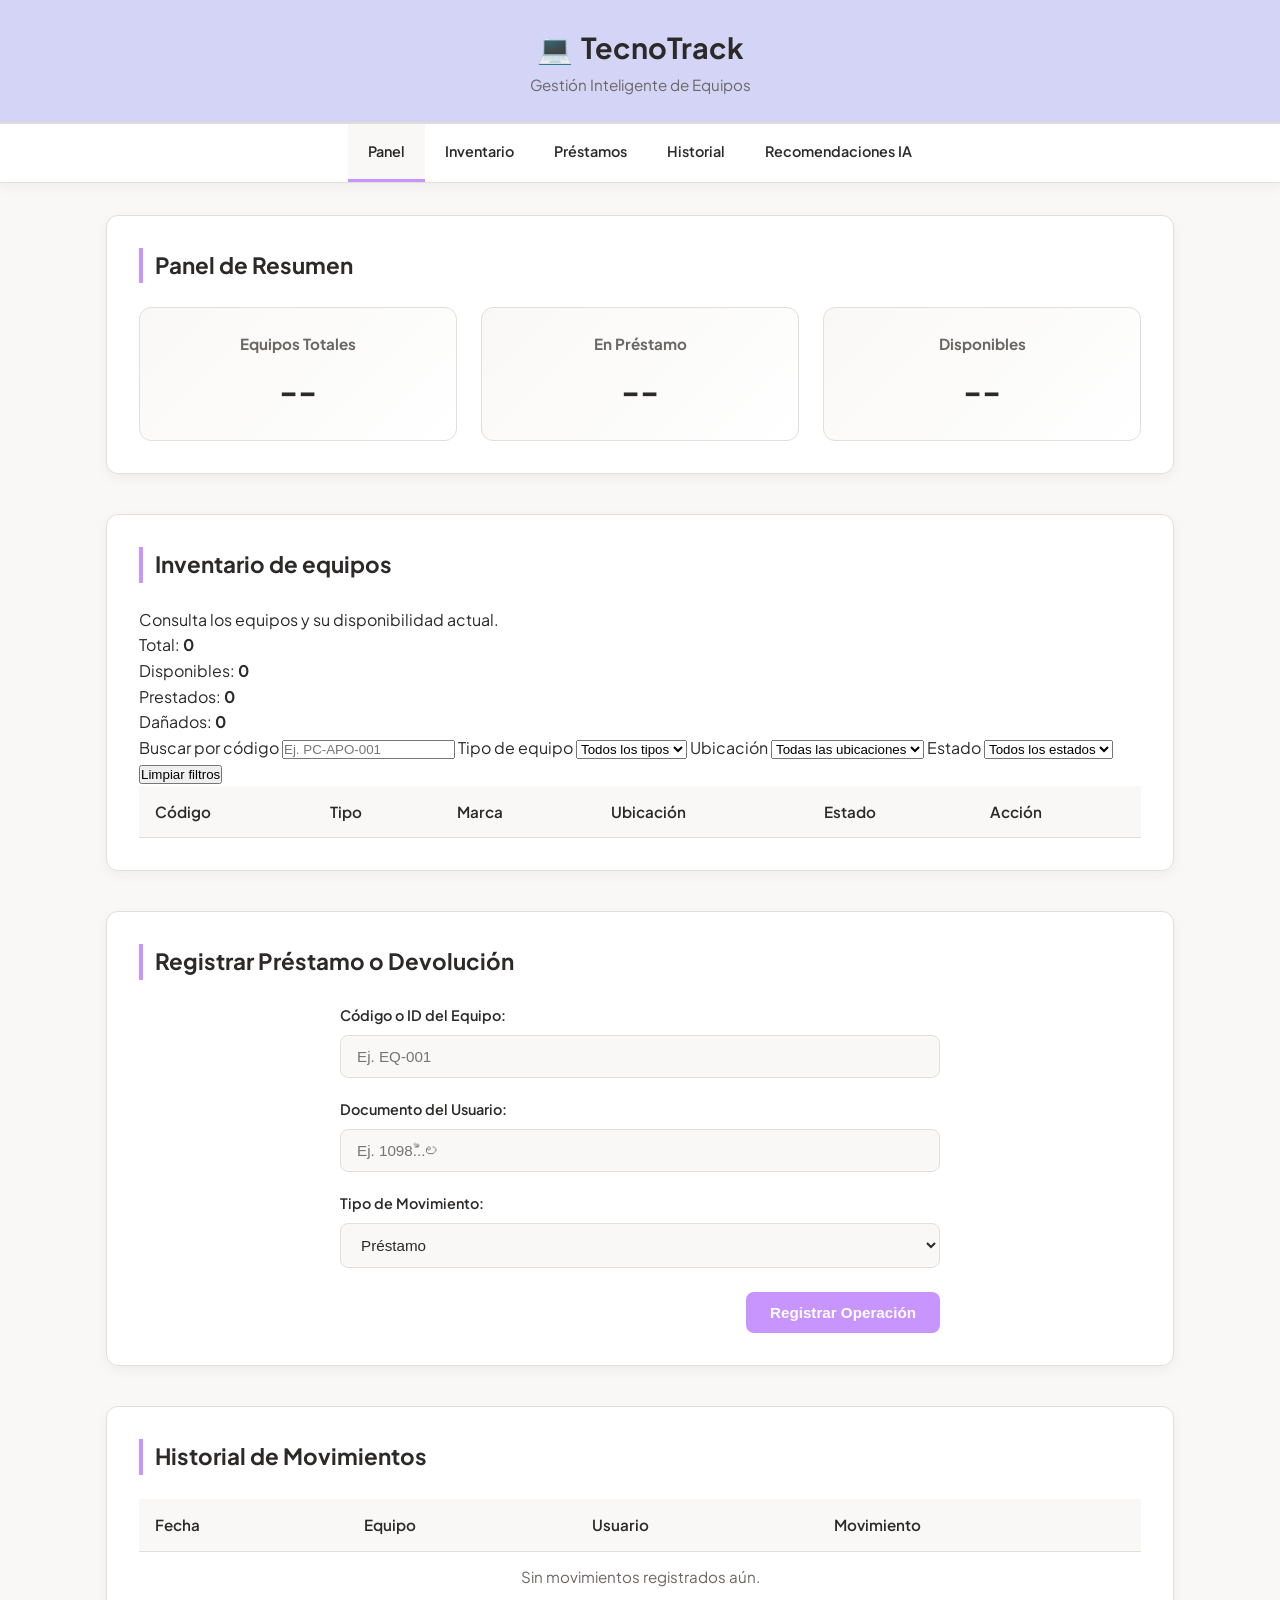
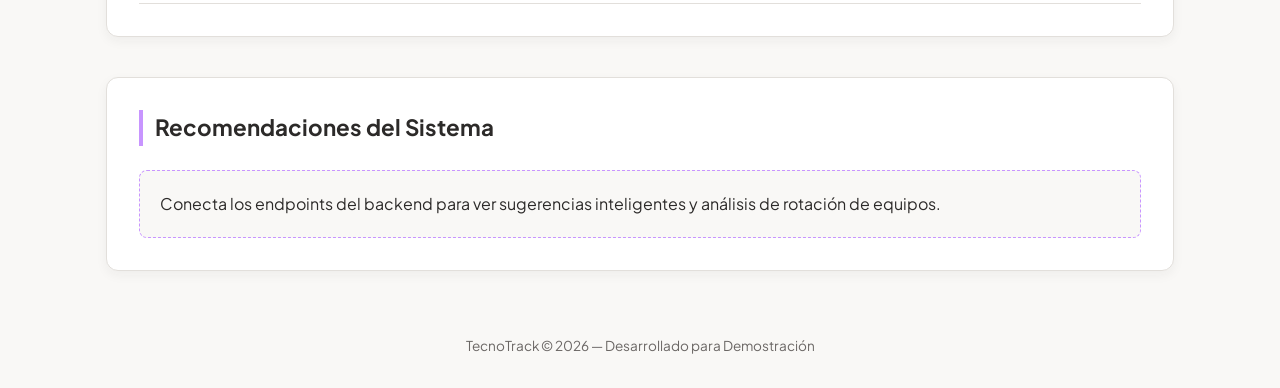
==== index.html @ 927051a9 "cree la estructura html" ====
<!DOCTYPE html>
<html lang="en">
<head>
    <meta charset="UTF-8">
    <meta name="viewport" content="width=device-width, initial-scale=1.0">
    <link rel="stylesheet" href="css/responsive.css">
    <!-- Google Fonts -->
    <link href="https://fonts.googleapis.com/css2?family=Plus+Jakarta+Sans:wght@400;500;600;700&display=swap" rel="stylesheet">
    <!-- Hoja de estilos -->
    <link rel="stylesheet" href="css/styles.css">
    <script src="js/datos.js"></script>
    <script src="js/inventario.js"></script>
    <script src="js/prestamos.js"></script>
    <script src="js/app.js"></script>
    <title>TecnoTrack</title>
</head>
<body>
    <!-- Encabezado -->
    <header class="header">
        <div class="logo-container">
            <span class="logo-icon">💻</span>
            <h1>TecnoTrack</h1>
        </div>
        <p class="tagline">Gestión Inteligente de Equipos</p>
    </header>

    <!-- Menú de Navegación -->
    <nav class="navbar">
        <ul>
            <li><a href="#dashboard" class="active">Panel</a></li>
            <li><a href="#inventario">Inventario</a></li>
            <li><a href="#prestamos">Préstamos</a></li>
            <li><a href="#historial">Historial</a></li>
            <li><a href="#recomendaciones">Recomendaciones IA</a></li>
        </ul>
    </nav>

    <!-- Contenedor Principal -->
    <main class="main-container">

        <!-- Panel de Resumen -->
        <section id="dashboard" class="section">
            <h2>Panel de Resumen</h2>
            <div class="cards-grid">
                <div class="card summary-card">
                    <h3>Equipos Totales</h3>
                    <p class="card-number" id="total-equipos">--</p>
                </div>
                <div class="card summary-card">
                    <h3>En Préstamo</h3>
                    <p class="card-number" id="equipos-prestados">--</p>
                </div>
                <div class="card summary-card">
                    <h3>Disponibles</h3>
                    <p class="card-number" id="equipos-disponibles">--</p>
                </div>
            </div>
        </section>

        <!-- Inventario de Equipos -->
        <section id="inventario" class="section">
            <h2>Inventario de equipos</h2>
            <p>Consulta los equipos y su disponibilidad actual.</p>

            <!-- Resumen general -->
            <div class="resumen-inventario">
                <p>Total: <strong id="totalEquipos">0</strong></p>
                <p>Disponibles: <strong id="totalDisponibles">0</strong></p>
                <p>Prestados: <strong id="totalPrestados">0</strong></p>
                <p>Dañados: <strong id="totalDanados">0</strong></p>
            </div>

            <!-- Búsqueda y filtros -->
            <div class="filtros-inventario">
                <label for="buscarEquipo">Buscar por código</label>
                <input
                    type="search"
                    id="buscarEquipo"
                    placeholder="Ej. PC-APO-001"
                >

                <label for="filtroTipo">Tipo de equipo</label>
                <select id="filtroTipo">
                    <option value="">Todos los tipos</option>
                    <option value="Computador">Computador</option>
                    <option value="Monitor">Monitor</option>
                    <option value="Teclado">Teclado</option>
                    <option value="Mouse">Mouse</option>
                </select>

                <label for="filtroUbicacion">Ubicación</label>
                <select id="filtroUbicacion">
                    <option value="">Todas las ubicaciones</option>
                    <option value="Apolo">Apolo</option>
                    <option value="Sputnik">Sputnik</option>
                    <option value="Artemis">Artemis</option>
                    <option value="Houston">Houston</option>
                    <option value="Corredor">Corredor</option>
                </select>

                <label for="filtroEstado">Estado</label>
                <select id="filtroEstado">
                    <option value="">Todos los estados</option>
                    <option value="DISPONIBLE">Disponible</option>
                    <option value="PRESTADO">Prestado</option>
                    <option value="DAÑADO">Dañado</option>
                    <option value="INHABILITADO">Inhabilitado</option>
                </select>

                <button type="button" id="limpiarFiltros">
                    Limpiar filtros
                </button>
            </div>

            <!-- Resultados -->
            <p id="cantidadResultados" aria-live="polite"></p>

            <div class="tabla-contenedor">
                <table>
                    <thead>
                        <tr>
                            <th>Código</th>
                            <th>Tipo</th>
                            <th>Marca</th>
                            <th>Ubicación</th>
                            <th>Estado</th>
                            <th>Acción</th>
                        </tr>
                    </thead>

                    <tbody id="cuerpoInventario">
                        <!-- JavaScript agregará las filas -->
                    </tbody>
                </table>
            </div>

            <p id="mensajeSinResultados" hidden>
                No encontramos equipos con esos criterios.
            </p>

            <p id="mensajeInventario" role="status" aria-live="polite"></p>
        </section>

        <!-- Formulario para Registrar Préstamos -->
        <section id="prestamos" class="section">
            <h2>Registrar Préstamo o Devolución</h2>
            <div class="form-container">
                <form id="form-prestamo">
                    <div class="form-group">
                        <label for="codigo-equipo">Código o ID del Equipo:</label>
                        <input type="text" id="codigo-equipo" required placeholder="Ej. EQ-001">
                    </div>
                    <div class="form-group">
                        <label for="documento-usuario">Documento del Usuario:</label>
                        <input type="text" id="documento-usuario" required placeholder="Ej. 1098...ీల">
                    </div>
                    <div class="form-group">
                        <label for="tipo-operacion">Tipo de Movimiento:</label>
                        <select id="tipo-operacion" required>
                            <option value="PRESTAMO">Préstamo</option>
                            <option value="DEVOLUCION">Devolución</option>
                        </select>
                    </div>
                    <div class="form-actions">
                        <button type="submit" class="btn btn-primary">Registrar Operación</button>
                    </div>
                </form>
                <!-- Contenedor para mensajes de éxito/error -->
                <div id="mensaje-alerta" class="alert hidden"></div>
            </div>
        </section>

        <!-- Historial de Movimientos -->
        <section id="historial" class="section">
            <h2>Historial de Movimientos</h2>
            <div class="table-responsive">
                <table class="history-table">
                    <thead>
                        <tr>
                            <th>Fecha</th>
                            <th>Equipo</th>
                            <th>Usuario</th>
                            <th>Movimiento</th>
                        </tr>
                    </thead>
                    <tbody id="tabla-historial-body">
                        <tr>
                            <td colspan="4" class="text-center">Sin movimientos registrados aún.</td>
                        </tr>
                    </tbody>
                </table>
            </div>
        </section>

        <!-- Área de Recomendaciones -->
        <section id="recomendaciones" class="section">
            <h2>Recomendaciones del Sistema</h2>
            <div class="recommendations-box" id="recomendaciones-content">
                <p class="text-muted">Conecta los endpoints del backend para ver sugerencias inteligentes y análisis de rotación de equipos.</p>
            </div>
        </section>

    </main>

    <!-- Pie de página -->
    <footer class="footer">
        <p>TecnoTrack &copy; 2026 — Desarrollado para Demostración</p>
    </footer>
</body>
</html>
---- css/responsive.css ----
/* --- Diseño Responsive (Tablets y Móviles: máximo 768px) --- */
@media (max-width: 768px) {
    .header {
        padding: 1rem;
    }

    .header h1 {
        font-size: 1.5rem;
    }

    .navbar ul {
        justify-content: flex-start;
        overflow-x: auto;
        white-space: nowrap;
        -webkit-overflow-scrolling: touch;
    }

    .navbar li a {
        padding: 0.85rem 1rem;
        font-size: 0.85rem;
    }

    .main-container {
        margin: 1rem auto;
        gap: 1.5rem;
        padding: 0 0.75rem;
    }

    .section {
        padding: 1.25rem;
    }

    .section h2 {
        font-size: 1.2rem;
    }

    .section-header {
        flex-direction: column;
        align-items: flex-start;
        gap: 1rem;
    }

    .section-header button {
        width: 100%;
    }

    .cards-grid {
        grid-template-columns: 1fr;
        gap: 1rem;
    }

    .form-container {
        max-width: 100%;
    }

    .form-actions {
        text-align: center;
    }

    .form-actions button {
        width: 100%;
    }
}

/* --- Pantallas muy pequeñas (Móviles compactos: máximo 480px) --- */
@media (max-width: 480px) {
    .header h1 {
        font-size: 1.3rem;
    }

    .tagline {
        font-size: 0.85rem;
    }

    table {
        font-size: 0.85rem;
    }

    th, td {
        padding: 0.6rem 0.75rem;
    }
}
---- css/styles.css ----
/* --- Variables y Paleta de Colores --- */
:root {
    --bg-marfil: #F9F8F6;
    --bg-card: #FFFFFF;
    --primary-lavanda: #D4D4F7;
    --primary-lavanda-hover: #BEBEEF;
    --accent-melocoton: #FFCBA4;
    --accent-menta: #88E0BE;
    --accent-menta-bg: #E3F8F1;
    --accent-malva: #C895FF;
    --text-dark: #2C2A29;
    --text-muted: #6B6765;
    --border-color: #E2DFDB;
    --shadow: 0 4px 12px rgba(44, 42, 41, 0.05);
    --radius: 12px;
}

/* --- Reseteo Global --- */
* {
    margin: 0;
    padding: 0;
    box-sizing: border-box;
}

html {
    scroll-behavior: smooth;
}

body {
    font-family: 'Plus Jakarta Sans', sans-serif;
    background-color: var(--bg-marfil);
    color: var(--text-dark);
    line-height: 1.6;
}

/* --- Encabezado --- */
.header {
    background-color: var(--primary-lavanda);
    padding: 1.5rem 2rem;
    text-align: center;
    border-bottom: 2px solid var(--border-color);
}

.logo-container {
    display: flex;
    align-items: center;
    justify-content: center;
    gap: 0.5rem;
}

.logo-icon {
    font-size: 1.8rem;
}

.header h1 {
    font-size: 1.8rem;
    font-weight: 700;
    color: var(--text-dark);
}

.tagline {
    font-size: 0.95rem;
    color: var(--text-muted);
    margin-top: 0.2rem;
}

/* --- Navegación --- */
.navbar {
    background-color: var(--bg-card);
    border-bottom: 1px solid var(--border-color);
    position: sticky;
    top: 0;
    z-index: 100;
    box-shadow: var(--shadow);
}

.navbar ul {
    display: flex;
    justify-content: center;
    list-style: none;
    flex-wrap: wrap;
}

.navbar li a {
    display: block;
    padding: 1rem 1.25rem;
    color: var(--text-dark);
    text-decoration: none;
    font-weight: 600;
    font-size: 0.9rem;
    transition: background-color 0.2s, color 0.2s;
    border-bottom: 3px solid transparent;
}

.navbar li a:hover,
.navbar li a.active {
    background-color: var(--bg-marfil);
    color: var(--text-dark);
    border-bottom-color: var(--accent-malva);
}

/* --- Contenedor Principal --- */
.main-container {
    max-width: 1100px;
    margin: 2rem auto;
    padding: 0 1rem;
    display: flex;
    flex-direction: column;
    gap: 2.5rem;
}

/* --- Secciones y Tarjetas --- */
.section {
    background-color: var(--bg-card);
    padding: 2rem;
    border-radius: var(--radius);
    box-shadow: var(--shadow);
    border: 1px solid var(--border-color);
}

.section h2 {
    font-size: 1.4rem;
    margin-bottom: 1.5rem;
    color: var(--text-dark);
    border-left: 4px solid var(--accent-malva);
    padding-left: 0.75rem;
}

.section-header {
    display: flex;
    justify-content: space-between;
    align-items: center;
    margin-bottom: 1.5rem;
}

.section-header h2 {
    margin-bottom: 0;
}

/* Resumen Dashboard */
.cards-grid {
    display: grid;
    grid-template-columns: repeat(auto-fit, minmax(220px, 1fr));
    gap: 1.5rem;
}

.summary-card {
    background: linear-gradient(135deg, var(--bg-marfil), var(--bg-card));
    padding: 1.5rem;
    border-radius: var(--radius);
    border: 1px solid var(--border-color);
    text-align: center;
}

.summary-card h3 {
    font-size: 0.95rem;
    color: var(--text-muted);
    margin-bottom: 0.5rem;
}

.card-number {
    font-size: 2rem;
    font-weight: 700;
    color: var(--text-dark);
}

/* --- Tablas --- */
.table-responsive {
    overflow-x: auto;
}

table {
    width: 100%;
    border-collapse: collapse;
    text-align: left;
    font-size: 0.95rem;
}

th, td {
    padding: 0.85rem 1rem;
    border-bottom: 1px solid var(--border-color);
}

th {
    background-color: var(--bg-marfil);
    font-weight: 600;
    color: var(--text-dark);
}

tr:hover {
    background-color: rgba(230, 230, 250, 0.15);
}

.text-center {
    text-align: center;
    color: var(--text-muted);
}

/* --- Etiquetas Visuales de Estado --- */
.badge {
    display: inline-block;
    padding: 0.3rem 0.75rem;
    border-radius: 50px;
    font-size: 0.8rem;
    font-weight: 600;
}

.badge-disponible {
    background-color: var(--accent-menta-bg);
    color: #0F5132;
}

.badge-prestado {
    background-color: #FFE6E6;
    color: #842029;
}

/* --- Formularios --- */
.form-container {
    max-width: 600px;
    margin: 0 auto;
}

.form-group {
    margin-bottom: 1.25rem;
}

.form-group label {
    display: block;
    font-size: 0.9rem;
    font-weight: 600;
    margin-bottom: 0.5rem;
}

.form-group input,
.form-group select {
    width: 100%;
    padding: 0.75rem 1rem;
    border: 1px solid var(--border-color);
    border-radius: 8px;
    font-size: 0.95rem;
    background-color: var(--bg-marfil);
    color: var(--text-dark);
    transition: border-color 0.2s;
}

.form-group input:focus,
.form-group select:focus {
    outline: none;
    border-color: var(--accent-malva);
    background-color: var(--bg-card);
}

.form-actions {
    margin-top: 1.5rem;
    text-align: right;
}

/* --- Botones --- */
.btn {
    padding: 0.75rem 1.5rem;
    border: none;
    border-radius: 8px;
    font-size: 0.95rem;
    font-weight: 600;
    cursor: pointer;
    transition: transform 0.1s, background-color 0.2s;
}

.btn:active {
    transform: scale(0.98);
}

.btn-primary {
    background-color: var(--accent-malva);
    color: white;
}

.btn-primary:hover {
    background-color: #B275EE;
}

.btn-secondary {
    background-color: var(--primary-lavanda);
    color: var(--text-dark);
}

.btn-secondary:hover {
    background-color: var(--primary-lavanda-hover);
}

/* --- Alertas Dinámicas --- */
.alert {
    margin-top: 1rem;
    padding: 0.85rem 1rem;
    border-radius: 8px;
    font-size: 0.9rem;
    font-weight: 500;
}

.alert.success {
    background-color: var(--accent-menta-bg);
    color: #0F5132;
    border: 1px solid var(--accent-menta);
}

.alert.error {
    background-color: #F8D7DA;
    color: #842029;
    border: 1px solid #F5C2C7;
}

.hidden {
    display: none;
}

/* --- Recomendaciones --- */
.recommendations-box {
    background-color: var(--bg-marfil);
    padding: 1.25rem;
    border-radius: 8px;
    border: 1px dashed var(--accent-malva);
}

/* --- Pie de página --- */
.footer {
    text-align: center;
    padding: 2rem;
    color: var(--text-muted);
    font-size: 0.85rem;
}
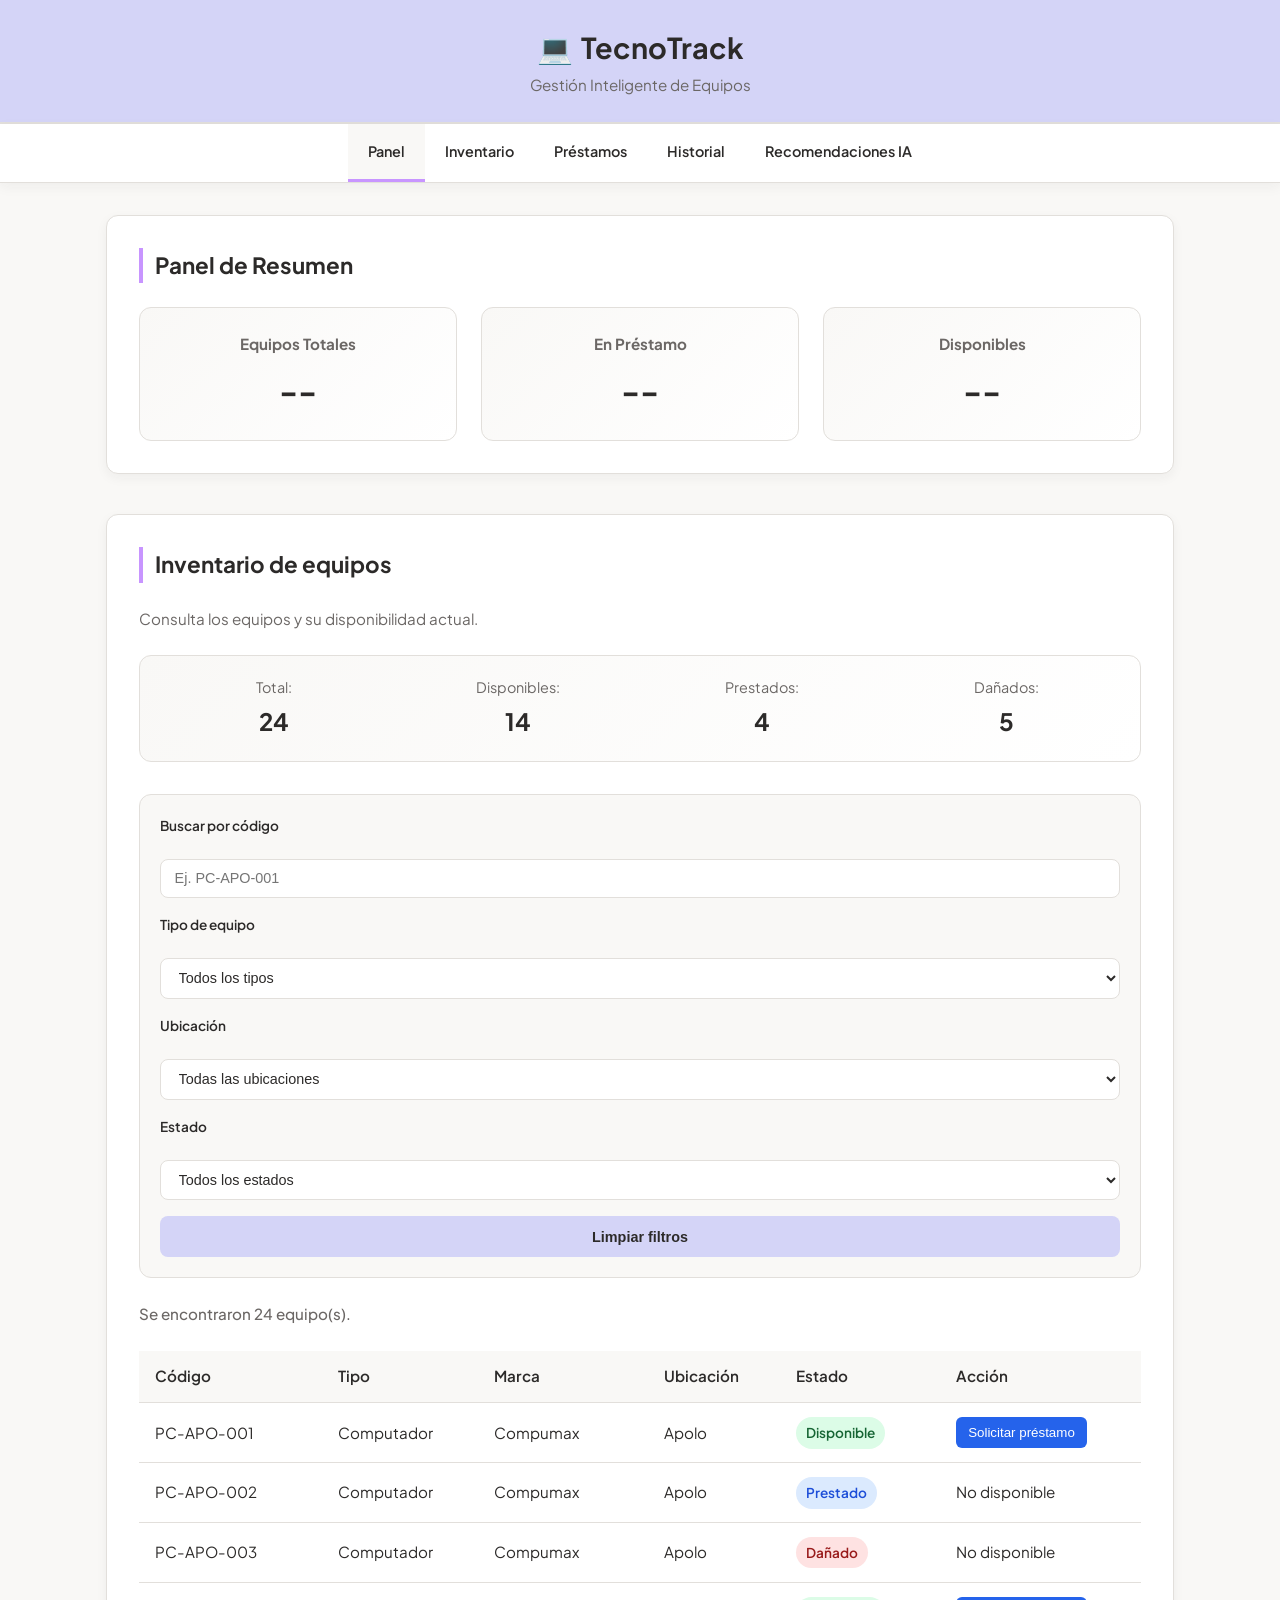
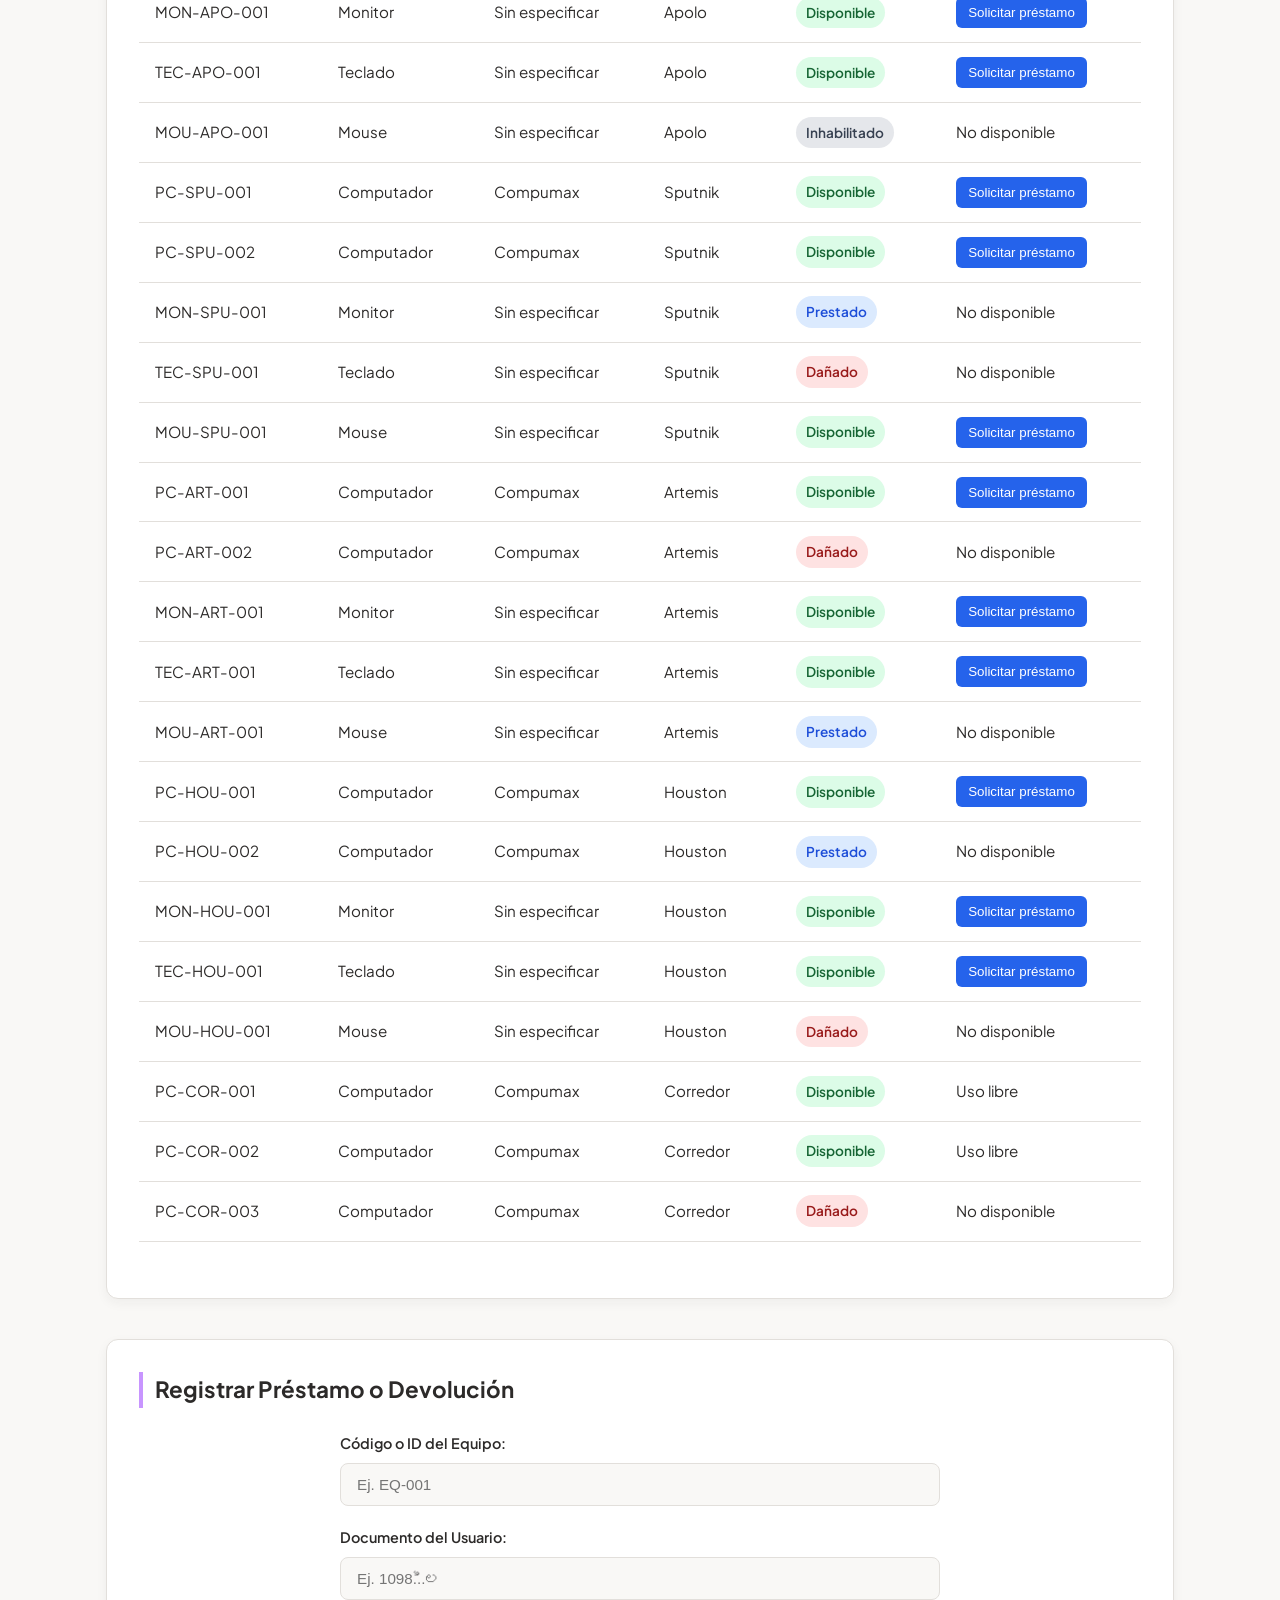
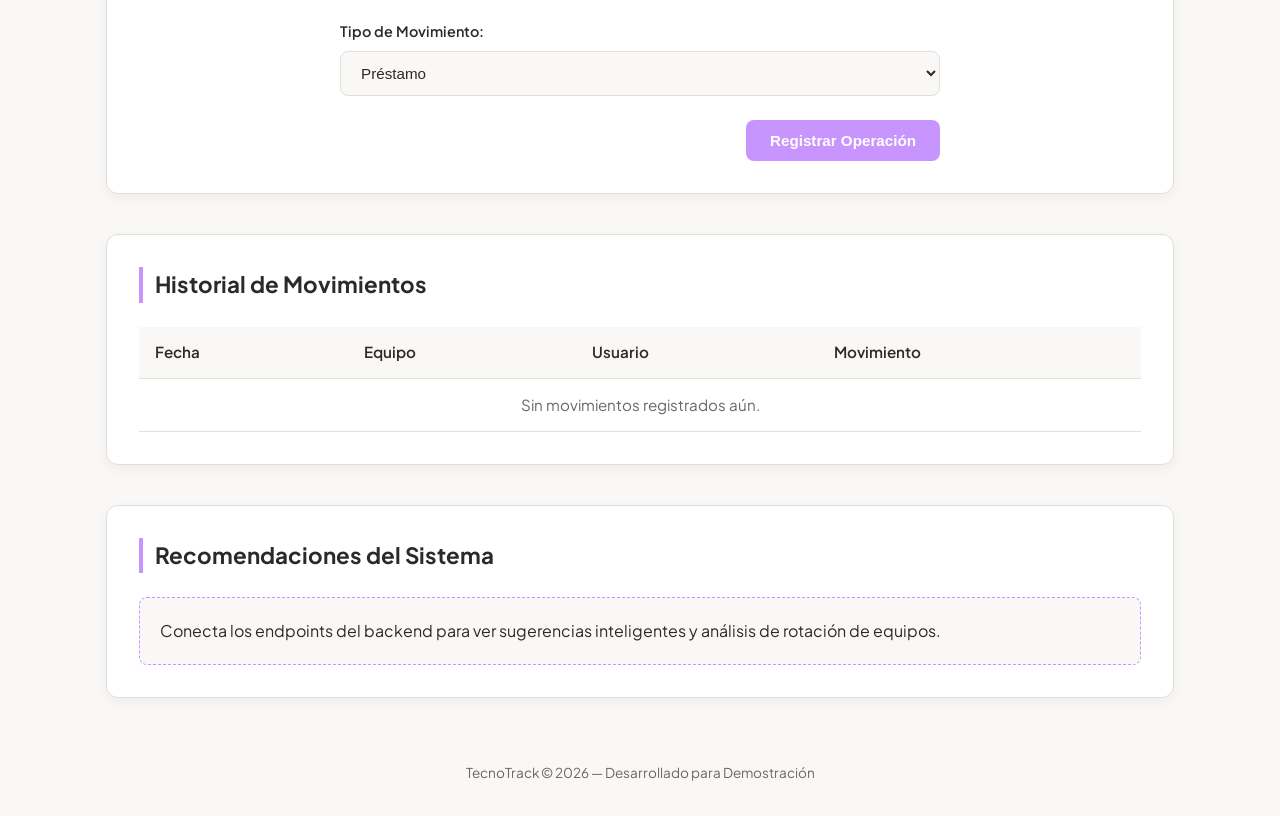
==== commit cbe7c7cc: "hice el archivo inventario.js" ====
--- a/index.html
+++ b/index.html
@@ -8,10 +8,6 @@
     <link href="https://fonts.googleapis.com/css2?family=Plus+Jakarta+Sans:wght@400;500;600;700&display=swap" rel="stylesheet">
     <!-- Hoja de estilos -->
     <link rel="stylesheet" href="css/styles.css">
-    <script src="js/datos.js"></script>
-    <script src="js/inventario.js"></script>
-    <script src="js/prestamos.js"></script>
-    <script src="js/app.js"></script>
     <title>TecnoTrack</title>
 </head>
 <body>
@@ -206,5 +202,10 @@
     <footer class="footer">
         <p>TecnoTrack &copy; 2026 — Desarrollado para Demostración</p>
     </footer>
+    <!-- Datos compartidos -->
+    <script src="js/datos.js"></script>
+
+    <!-- Funcionalidades del inventario -->
+    <script src="js/inventario.js"></script>
 </body>
 </html>
--- a/css/styles.css
+++ b/css/styles.css
@@ -321,7 +321,181 @@
     border-radius: 8px;
     border: 1px dashed var(--accent-malva);
 }
-
+#inventario > p {
+    color: var(--text-muted);
+    font-size: 0.95rem;
+    margin-bottom: 1.5rem;
+}
+
+/* Panel de resumen general */
+.resumen-inventario {
+    display: grid;
+    grid-template-columns: repeat(auto-fit, minmax(140px, 1fr));
+    gap: 1rem;
+    background: linear-gradient(135deg, var(--bg-marfil), var(--bg-card));
+    padding: 1.25rem;
+    border-radius: var(--radius);
+    border: 1px solid var(--border-color);
+    margin-bottom: 2rem;
+    text-align: center;
+}
+
+.resumen-inventario p {
+    font-size: 0.9rem;
+    color: var(--text-muted);
+}
+
+.resumen-inventario strong {
+    display: block;
+    font-size: 1.5rem;
+    color: var(--text-dark);
+    margin-top: 0.2rem;
+}
+
+/* Sección de Búsqueda y Filtros */
+.filtros-inventario {
+    display: grid;
+    grid-template-columns: repeat(auto-fit, minmax(180px, 1fr)) auto;
+    gap: 1rem;
+    align-items: flex-end;
+    background-color: var(--bg-marfil);
+    padding: 1.25rem;
+    border-radius: var(--radius);
+    border: 1px solid var(--border-color);
+    margin-bottom: 1.5rem;
+}
+
+.filtros-inventario label {
+    display: block;
+    font-size: 0.85rem;
+    font-weight: 600;
+    margin-bottom: 0.4rem;
+    color: var(--text-dark);
+}
+
+.filtros-inventario input[type="search"],
+.filtros-inventario select {
+    width: 100%;
+    padding: 0.65rem 0.85rem;
+    border: 1px solid var(--border-color);
+    border-radius: 8px;
+    font-size: 0.9rem;
+    background-color: var(--bg-card);
+    color: var(--text-dark);
+    transition: border-color 0.2s;
+}
+
+.filtros-inventario input[type="search"]:focus,
+.filtros-inventario select:focus {
+    outline: none;
+    border-color: var(--accent-malva);
+}
+
+/* Botón de limpiar filtros */
+#limpiarFiltros {
+    background-color: var(--primary-lavanda);
+    color: var(--text-dark);
+    border: none;
+    padding: 0.65rem 1.25rem;
+    border-radius: 8px;
+    font-size: 0.9rem;
+    font-weight: 600;
+    cursor: pointer;
+    transition: background-color 0.2s, transform 0.1s;
+    height: 41px; /* Alineación perfecta con los inputs */
+}
+
+#limpiarFiltros:hover {
+    background-color: var(--primary-lavanda-hover);
+}
+
+#limpiarFiltros:active {
+    transform: scale(0.98);
+}
+
+/* Contador de resultados y mensajes */
+#cantidadResultados {
+    font-size: 0.9rem;
+    color: var(--text-muted);
+    margin-bottom: 0.75rem;
+    font-weight: 500;
+}
+
+#mensajeSinResultados {
+    text-align: center;
+    padding: 1.5rem;
+    color: var(--text-muted);
+    font-style: italic;
+    background-color: var(--bg-marfil);
+    border-radius: 8px;
+    margin-top: 1rem;
+}
+
+#mensajeInventario {
+    margin-top: 1rem;
+    font-size: 0.9rem;
+    font-weight: 500;
+}
+/*
+inventario
+*/
+
+.estado-equipo {
+    display: inline-block;
+    padding: 5px 10px;
+    border-radius: 20px;
+    font-size: 0.85rem;
+    font-weight: 600;
+}
+
+.estado-disponible {
+    background-color: #dcfce7;
+    color: #166534;
+}
+
+.estado-prestado {
+    background-color: #dbeafe;
+    color: #1d4ed8;
+}
+
+.estado-dañado {
+    background-color: #fee2e2;
+    color: #991b1b;
+}
+
+.estado-inhabilitado,
+.estado-desconocido {
+    background-color: #e5e7eb;
+    color: #374151;
+}
+
+.boton-prestar {
+    padding: 8px 12px;
+    border: none;
+    border-radius: 6px;
+    background-color: #2563eb;
+    color: white;
+    cursor: pointer;
+}
+
+.boton-prestar:hover {
+    background-color: #1d4ed8;
+}
+
+.boton-prestar:focus-visible {
+    outline: 3px solid #93c5fd;
+    outline-offset: 2px;
+}
+
+.tabla-contenedor {
+    width: 100%;
+    overflow-x: auto;
+}
+
+#mensajeSinResultados {
+    padding: 16px;
+    text-align: center;
+}
 /* --- Pie de página --- */
 .footer {
     text-align: center;
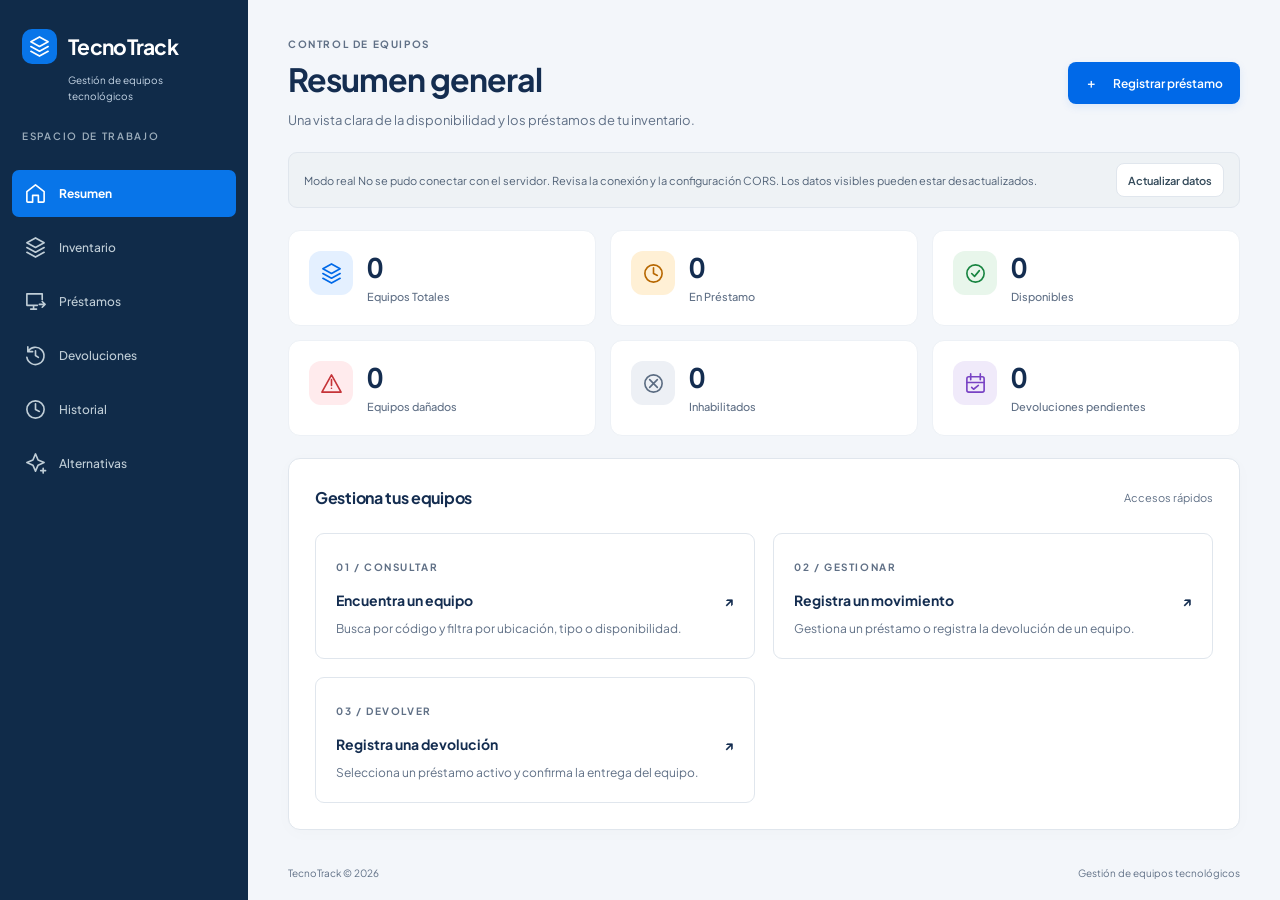
==== commit d407c262: "feat: integrate TecnoTrack frontend with Java API (v2.0)" ====
--- a/index.html
+++ b/index.html
@@ -1,211 +1,18 @@
 <!DOCTYPE html>
-<html lang="en">
+<html lang="es">
 <head>
     <meta charset="UTF-8">
     <meta name="viewport" content="width=device-width, initial-scale=1.0">
-    <link rel="stylesheet" href="css/responsive.css">
-    <!-- Google Fonts -->
-    <link href="https://fonts.googleapis.com/css2?family=Plus+Jakarta+Sans:wght@400;500;600;700&display=swap" rel="stylesheet">
-    <!-- Hoja de estilos -->
-    <link rel="stylesheet" href="css/styles.css">
-    <title>TecnoTrack</title>
+    <title>Abrir TecnoTrack</title>
+    <script>
+        // Conserva los enlaces anteriores sin duplicar la aplicación de fronted/.
+        const destinoTecnoTrack = new URL("fronted/index.html", window.location.href);
+        destinoTecnoTrack.search = window.location.search;
+        destinoTecnoTrack.hash = window.location.hash;
+        window.location.replace(destinoTecnoTrack.href);
+    </script>
 </head>
 <body>
-    <!-- Encabezado -->
-    <header class="header">
-        <div class="logo-container">
-            <span class="logo-icon">💻</span>
-            <h1>TecnoTrack</h1>
-        </div>
-        <p class="tagline">Gestión Inteligente de Equipos</p>
-    </header>
-
-    <!-- Menú de Navegación -->
-    <nav class="navbar">
-        <ul>
-            <li><a href="#dashboard" class="active">Panel</a></li>
-            <li><a href="#inventario">Inventario</a></li>
-            <li><a href="#prestamos">Préstamos</a></li>
-            <li><a href="#historial">Historial</a></li>
-            <li><a href="#recomendaciones">Recomendaciones IA</a></li>
-        </ul>
-    </nav>
-
-    <!-- Contenedor Principal -->
-    <main class="main-container">
-
-        <!-- Panel de Resumen -->
-        <section id="dashboard" class="section">
-            <h2>Panel de Resumen</h2>
-            <div class="cards-grid">
-                <div class="card summary-card">
-                    <h3>Equipos Totales</h3>
-                    <p class="card-number" id="total-equipos">--</p>
-                </div>
-                <div class="card summary-card">
-                    <h3>En Préstamo</h3>
-                    <p class="card-number" id="equipos-prestados">--</p>
-                </div>
-                <div class="card summary-card">
-                    <h3>Disponibles</h3>
-                    <p class="card-number" id="equipos-disponibles">--</p>
-                </div>
-            </div>
-        </section>
-
-        <!-- Inventario de Equipos -->
-        <section id="inventario" class="section">
-            <h2>Inventario de equipos</h2>
-            <p>Consulta los equipos y su disponibilidad actual.</p>
-
-            <!-- Resumen general -->
-            <div class="resumen-inventario">
-                <p>Total: <strong id="totalEquipos">0</strong></p>
-                <p>Disponibles: <strong id="totalDisponibles">0</strong></p>
-                <p>Prestados: <strong id="totalPrestados">0</strong></p>
-                <p>Dañados: <strong id="totalDanados">0</strong></p>
-            </div>
-
-            <!-- Búsqueda y filtros -->
-            <div class="filtros-inventario">
-                <label for="buscarEquipo">Buscar por código</label>
-                <input
-                    type="search"
-                    id="buscarEquipo"
-                    placeholder="Ej. PC-APO-001"
-                >
-
-                <label for="filtroTipo">Tipo de equipo</label>
-                <select id="filtroTipo">
-                    <option value="">Todos los tipos</option>
-                    <option value="Computador">Computador</option>
-                    <option value="Monitor">Monitor</option>
-                    <option value="Teclado">Teclado</option>
-                    <option value="Mouse">Mouse</option>
-                </select>
-
-                <label for="filtroUbicacion">Ubicación</label>
-                <select id="filtroUbicacion">
-                    <option value="">Todas las ubicaciones</option>
-                    <option value="Apolo">Apolo</option>
-                    <option value="Sputnik">Sputnik</option>
-                    <option value="Artemis">Artemis</option>
-                    <option value="Houston">Houston</option>
-                    <option value="Corredor">Corredor</option>
-                </select>
-
-                <label for="filtroEstado">Estado</label>
-                <select id="filtroEstado">
-                    <option value="">Todos los estados</option>
-                    <option value="DISPONIBLE">Disponible</option>
-                    <option value="PRESTADO">Prestado</option>
-                    <option value="DAÑADO">Dañado</option>
-                    <option value="INHABILITADO">Inhabilitado</option>
-                </select>
-
-                <button type="button" id="limpiarFiltros">
-                    Limpiar filtros
-                </button>
-            </div>
-
-            <!-- Resultados -->
-            <p id="cantidadResultados" aria-live="polite"></p>
-
-            <div class="tabla-contenedor">
-                <table>
-                    <thead>
-                        <tr>
-                            <th>Código</th>
-                            <th>Tipo</th>
-                            <th>Marca</th>
-                            <th>Ubicación</th>
-                            <th>Estado</th>
-                            <th>Acción</th>
-                        </tr>
-                    </thead>
-
-                    <tbody id="cuerpoInventario">
-                        <!-- JavaScript agregará las filas -->
-                    </tbody>
-                </table>
-            </div>
-
-            <p id="mensajeSinResultados" hidden>
-                No encontramos equipos con esos criterios.
-            </p>
-
-            <p id="mensajeInventario" role="status" aria-live="polite"></p>
-        </section>
-
-        <!-- Formulario para Registrar Préstamos -->
-        <section id="prestamos" class="section">
-            <h2>Registrar Préstamo o Devolución</h2>
-            <div class="form-container">
-                <form id="form-prestamo">
-                    <div class="form-group">
-                        <label for="codigo-equipo">Código o ID del Equipo:</label>
-                        <input type="text" id="codigo-equipo" required placeholder="Ej. EQ-001">
-                    </div>
-                    <div class="form-group">
-                        <label for="documento-usuario">Documento del Usuario:</label>
-                        <input type="text" id="documento-usuario" required placeholder="Ej. 1098...ీల">
-                    </div>
-                    <div class="form-group">
-                        <label for="tipo-operacion">Tipo de Movimiento:</label>
-                        <select id="tipo-operacion" required>
-                            <option value="PRESTAMO">Préstamo</option>
-                            <option value="DEVOLUCION">Devolución</option>
-                        </select>
-                    </div>
-                    <div class="form-actions">
-                        <button type="submit" class="btn btn-primary">Registrar Operación</button>
-                    </div>
-                </form>
-                <!-- Contenedor para mensajes de éxito/error -->
-                <div id="mensaje-alerta" class="alert hidden"></div>
-            </div>
-        </section>
-
-        <!-- Historial de Movimientos -->
-        <section id="historial" class="section">
-            <h2>Historial de Movimientos</h2>
-            <div class="table-responsive">
-                <table class="history-table">
-                    <thead>
-                        <tr>
-                            <th>Fecha</th>
-                            <th>Equipo</th>
-                            <th>Usuario</th>
-                            <th>Movimiento</th>
-                        </tr>
-                    </thead>
-                    <tbody id="tabla-historial-body">
-                        <tr>
-                            <td colspan="4" class="text-center">Sin movimientos registrados aún.</td>
-                        </tr>
-                    </tbody>
-                </table>
-            </div>
-        </section>
-
-        <!-- Área de Recomendaciones -->
-        <section id="recomendaciones" class="section">
-            <h2>Recomendaciones del Sistema</h2>
-            <div class="recommendations-box" id="recomendaciones-content">
-                <p class="text-muted">Conecta los endpoints del backend para ver sugerencias inteligentes y análisis de rotación de equipos.</p>
-            </div>
-        </section>
-
-    </main>
-
-    <!-- Pie de página -->
-    <footer class="footer">
-        <p>TecnoTrack &copy; 2026 — Desarrollado para Demostración</p>
-    </footer>
-    <!-- Datos compartidos -->
-    <script src="js/datos.js"></script>
-
-    <!-- Funcionalidades del inventario -->
-    <script src="js/inventario.js"></script>
+    <p><a href="fronted/index.html">Abrir TecnoTrack</a></p>
 </body>
-</html>+</html>
